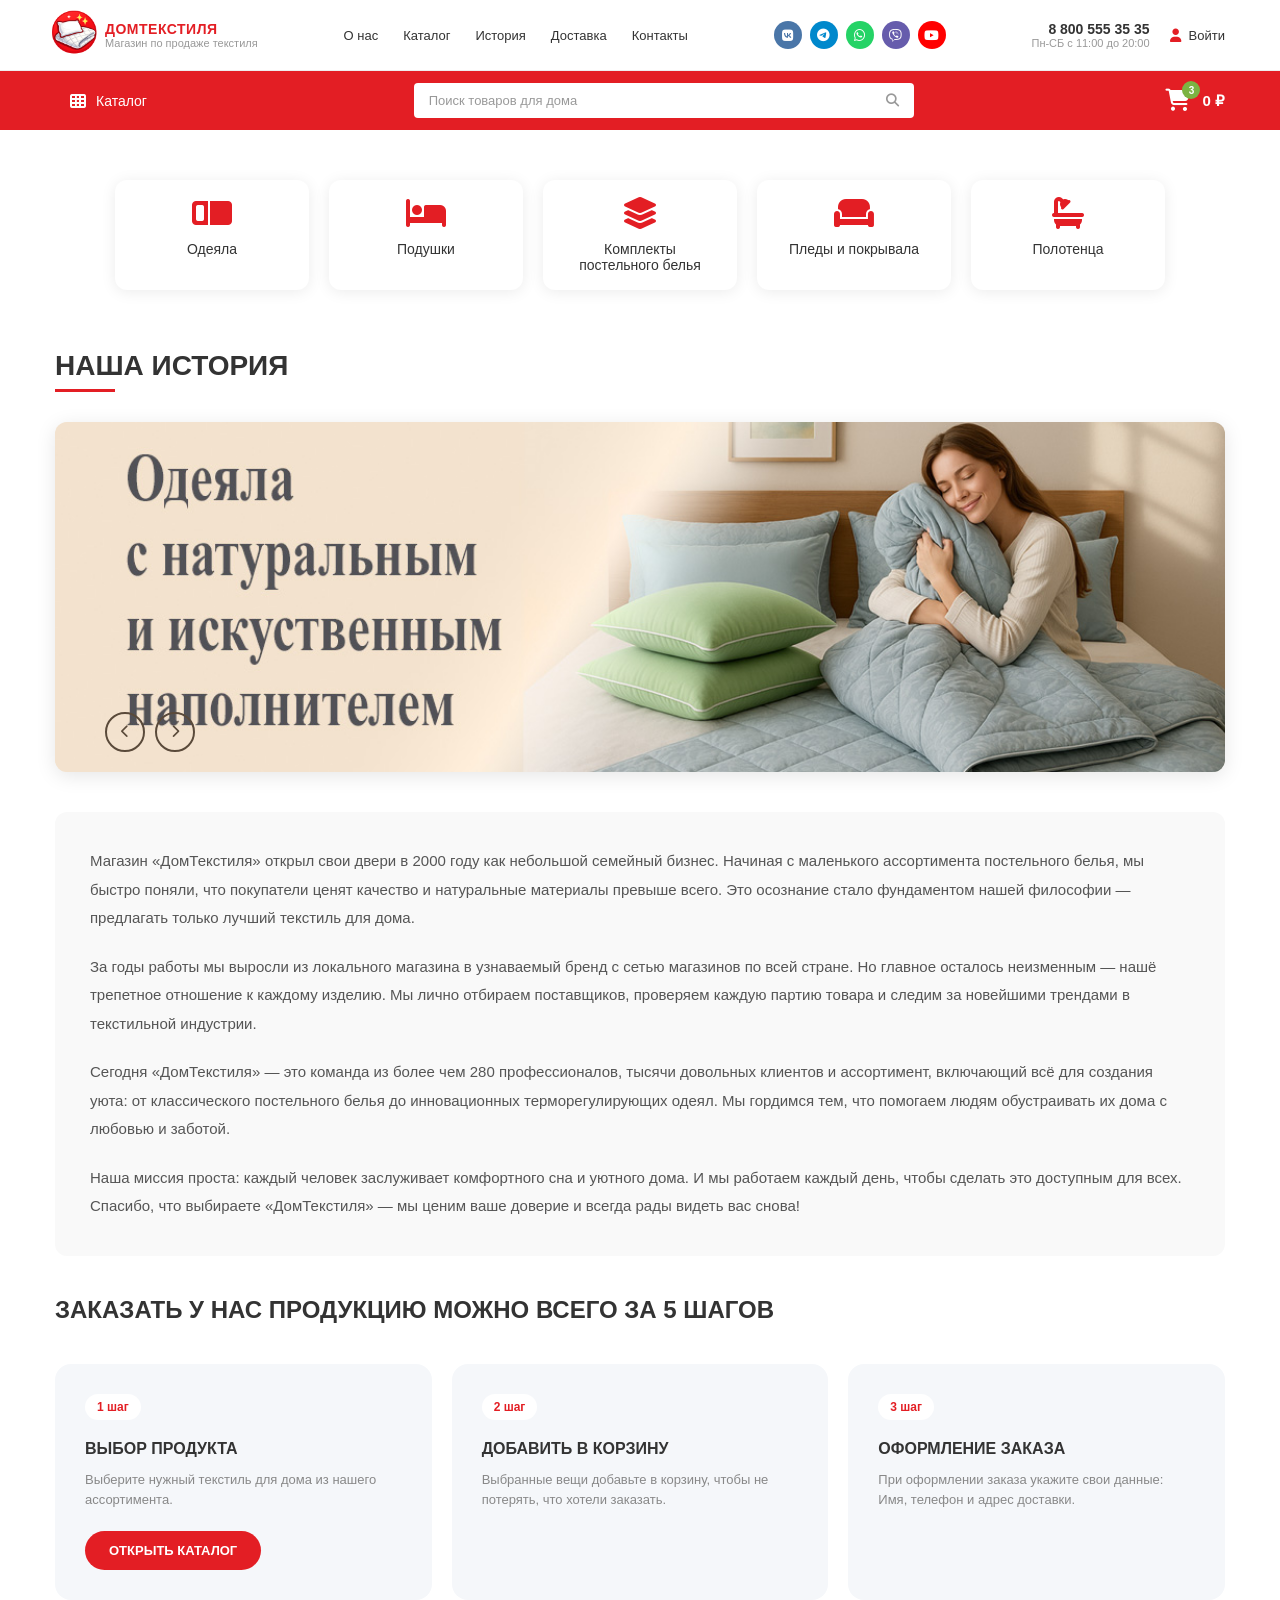
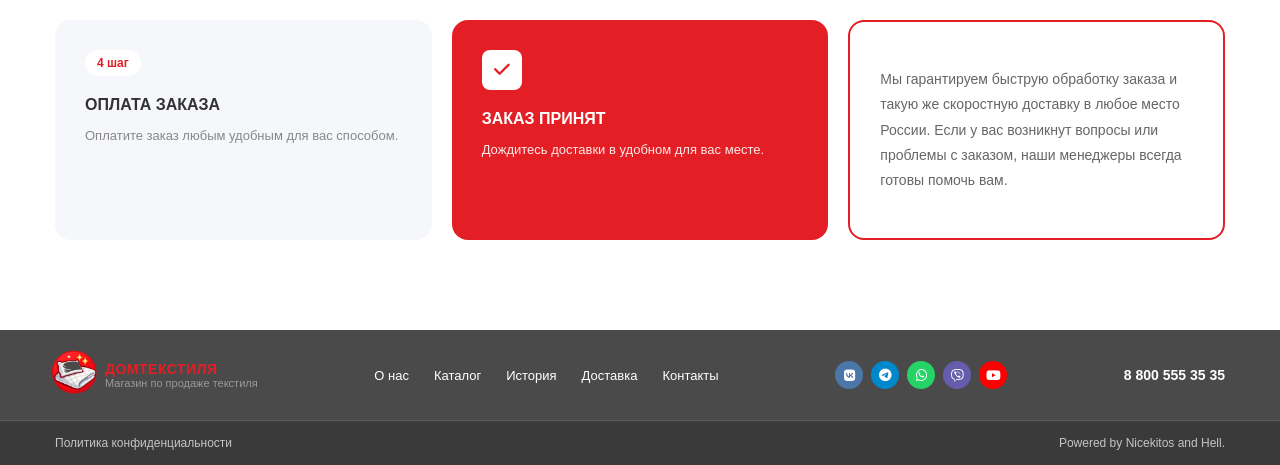
==== index.html @ 7be4ded1 "Add files via upload" ====
<!DOCTYPE html>
<html lang="ru">

<head>
    <meta charset="UTF-8">
    <meta name="viewport" content="width=device-width, initial-scale=1.0">
    <title>ДомТекстиля</title>
    <link rel="icon" href="Pictures/logotip (2).png">
    <link rel="stylesheet" href="Styles/header-styles.css">
    <link rel="stylesheet" href="Styles/footer-styles.css">
    <link rel="stylesheet" href="Styles/index-styles.css">
    <link rel="stylesheet" href="https://cdnjs.cloudflare.com/ajax/libs/font-awesome/6.4.0/css/all.min.css">
</head>

<body>
    <header class="header">
        <!-- Верхняя часть шапки -->
        <div class="header-top">
            <div class="container">
                <!-- Логотип -->
                <a href="index.html">
                    <div class="logo">
                        <div class="logo-icon">
                            <img class="logo-tip" src="Pictures/logotip (2).png"></img>
                        </div>
                        <div class="logo-text">
                            <span class="logo-title">ДомТекстиля</span>
                            <span class="logo-subtitle">Магазин по продаже текстиля</span>
                        </div>
                    </div>
                </a>

                <!-- Навигация -->
                <nav class="nav-menu">
                    <a href="about.html" class="nav-link">О нас</a>
                    <a href="catalog-odeyala.html" class="nav-link">Каталог</a>
                    <a href="#history" class="nav-link">История</a>
                    <a href="#" class="nav-link">Доставка</a>
                    <a href="contacts.html" class="nav-link">Контакты</a>
                </nav>

                <!-- Социальные сети -->
                <div class="social-links">
                    <a href="#" class="social-link vk"><i class="fab fa-vk"></i></a>
                    <a href="#" class="social-link telegram"><i class="fab fa-telegram"></i></a>
                    <a href="#" class="social-link whatsapp"><i class="fab fa-whatsapp"></i></a>
                    <a href="#" class="social-link viber"><i class="fab fa-viber"></i></a>
                    <a href="#" class="social-link youtube"><i class="fab fa-youtube"></i></a>
                </div>

                <!-- Контакты и вход -->
                <div class="header-contacts">
                    <div class="phone-block">
                        <a href="tel:+78005553535" class="phone-number">8 800 555 35 35</a>
                        <span class="work-hours">Пн-СБ с 11:00 до 20:00</span>
                    </div>
                    <a href="Forms/login-form.html" class="login-btn">
                        <i class="fas fa-user"></i>
                        <span>Войти</span>
                    </a>
                </div>
            </div>
        </div>

        <!-- Нижняя часть шапки (красная) -->
        <div class="header-bottom">
            <div class="container">
                <!-- Кнопка каталога -->
                <div class="catalog-dropdown">
                    <button class="catalog-btn" id="catalogBtn">
                        <i class="fas fa-th"></i>
                        <span>Каталог</span>
                    </button>

                    <div class="catalog-menu" id="catalogMenu">
                        <ul class="catalog-categories">
                            <li class="catalog-category">
                                <a href="catalog-odeyala.html" class="catalog-link">
                                    <i class="fas fa-mattress-pillow"></i>
                                    <span>Одеяла</span>
                                </a>
                            </li>
                            <li class="catalog-category">
                                <a href="" class="catalog-link">
                                    <i class="fas fa-bed"></i>
                                    <span>Подушки</span>
                                </a>
                            </li>
                            <li class="catalog-category">
                                <a href="" class="catalog-link">
                                    <i class="fas fa-layer-group"></i>
                                    <span>Комплекты постельного белья</span>
                                </a>
                            </li>
                            <li class="catalog-category">
                                <a href="" class="catalog-link">
                                    <i class="fas fa-couch"></i>
                                    <span>Пледы и покрывала</span>
                                </a>
                            </li>
                            <li class="catalog-category">
                                <a href="" class="catalog-link">
                                    <i class="fas fa-bath"></i>
                                    <span>Полотенца</span>
                                </a>
                            </li>
                        </ul>

                    </div>
                </div>

                <!-- Поиск -->
                <div class="search-box">
                    <input type="text" placeholder="Поиск товаров для дома">
                    <button class="search-btn"><i class="fas fa-search"></i></button>
                </div>

                <!-- Корзина -->
                <a href="cart.html" class="cart">
                    <div class="cart-icon">
                        <i class="fas fa-shopping-cart"></i>
                        <span class="cart-badge">3</span>
                    </div>
                    <span class="cart-total">0 ₽</span>
                </a>
            </div>
        </div>
    </header>

    <main class="main-content">
        <div class="content-container">

            <!-- Быстрые ссылки -->
            <div class="quick-links">
                <a href="catalog-odeyala.html" class="quick-link">
                    <i class="fas fa-mattress-pillow"></i>
                    <span>Одеяла</span>
                </a>
                <a href="catalog-odeyala.html" class="quick-link">
                    <i class="fas fa-bed"></i>
                    <span>Подушки</span>
                </a>
                <a href="#" class="quick-link">
                    <i class="fas fa-layer-group"></i>
                    <span>Комплекты постельного белья</span>
                </a>
                <a href="#" class="quick-link">
                    <i class="fas fa-couch"></i>
                    <span>Пледы и покрывала</span>
                </a>
                <a href="#" class="quick-link">
                    <i class="fas fa-bath"></i>
                    <span>Полотенца</span>
                </a>
                
            </div>

            <!-- Секция История -->
            <section id="history" class="history-section">
                <h2 class="section-title">НАША ИСТОРИЯ</h2>

                <!-- Баннер слайдер -->
                <div class="banner-slider">
                    <div class="banner-slide active">
                        <div class="banner-image">
                            <img src="Pictures/banner_odeyalo_natural.jpg" alt="История ДомТекстиля">
                        </div>
                    </div>

                    <!-- Навигация слайдера -->
                    <div class="slider-nav">
                        <button class="slider-btn prev">
                            <i class="fas fa-chevron-left"></i>
                        </button>
                        <button class="slider-btn next">
                            <i class="fas fa-chevron-right"></i>
                        </button>
                    </div>
                </div>

                <!-- Текстовый контент -->
                <div class="history-text">
                    <p>
                        Магазин «ДомТекстиля» открыл свои двери в 2000 году как небольшой семейный бизнес.
                        Начиная с маленького ассортимента постельного белья, мы быстро поняли, что покупатели
                        ценят качество и натуральные материалы превыше всего. Это осознание стало фундаментом
                        нашей философии — предлагать только лучший текстиль для дома.
                    </p>
                    <p>
                        За годы работы мы выросли из локального магазина в узнаваемый бренд с сетью
                        магазинов по всей стране. Но главное осталось неизменным — нашё трепетное отношение
                        к каждому изделию. Мы лично отбираем поставщиков, проверяем каждую партию товара
                        и следим за новейшими трендами в текстильной индустрии.
                    </p>
                    <p>
                        Сегодня «ДомТекстиля» — это команда из более чем 280 профессионалов, тысячи
                        довольных клиентов и ассортимент, включающий всё для создания уюта: от классического
                        постельного белья до инновационных терморегулирующих одеял. Мы гордимся тем, что
                        помогаем людям обустраивать их дома с любовью и заботой.
                    </p>
                    <p>
                        Наша миссия проста: каждый человек заслуживает комфортного сна и уютного дома.
                        И мы работаем каждый день, чтобы сделать это доступным для всех. Спасибо, что
                        выбираете «ДомТекстиля» — мы ценим ваше доверие и всегда рады видеть вас снова!
                    </p>
                </div>
            </section>
        </div>

        <!-- Секция "5 шагов заказа" -->
        <section class="steps-section">
            <div class="content-container">
                <h2 class="steps-title">ЗАКАЗАТЬ У НАС ПРОДУКЦИЮ МОЖНО ВСЕГО ЗА 5 ШАГОВ</h2>

                <div class="steps-grid">
                    <!-- Шаг 1 -->
                    <div class="step-card">
                        <span class="step-number">1 шаг</span>
                        <h3 class="step-name">ВЫБОР ПРОДУКТА</h3>
                        <p class="step-description">Выберите нужный текстиль для дома из нашего ассортимента.</p>
                        <a href="catalog-odeyala.html" class="step-btn">ОТКРЫТЬ КАТАЛОГ</a>
                    </div>

                    <!-- Шаг 2 -->
                    <div class="step-card">
                        <span class="step-number">2 шаг</span>
                        <h3 class="step-name">ДОБАВИТЬ В КОРЗИНУ</h3>
                        <p class="step-description">Выбранные вещи добавьте в корзину, чтобы не потерять, что хотели
                            заказать.</p>
                    </div>

                    <!-- Шаг 3 -->
                    <div class="step-card">
                        <span class="step-number">3 шаг</span>
                        <h3 class="step-name">ОФОРМЛЕНИЕ ЗАКАЗА</h3>
                        <p class="step-description">При оформлении заказа укажите свои данные: Имя, телефон и адрес
                            доставки.</p>
                    </div>

                    <!-- Шаг 4 -->
                    <div class="step-card">
                        <span class="step-number">4 шаг</span>
                        <h3 class="step-name">ОПЛАТА ЗАКАЗА</h3>
                        <p class="step-description">Оплатите заказ любым удобным для вас способом.</p>
                    </div>

                    <!-- Шаг 5 - выделен красным -->
                    <div class="step-card step-highlight">
                        <div class="step-icon">
                            <i class="fas fa-check"></i>
                        </div>
                        <h3 class="step-name">ЗАКАЗ ПРИНЯТ</h3>
                        <p class="step-description">Дождитесь доставки в удобном для вас месте.</p>
                    </div>

                    <!-- Информационный блок -->
                    <div class="step-card step-info">
                        <p class="step-info-text">Мы гарантируем быструю обработку заказа и такую же скоростную доставку
                            в любое место России. Если у вас возникнут вопросы или проблемы с заказом, наши менеджеры
                            всегда готовы помочь вам.</p>
                    </div>
                </div>
            </div>
        </section>

    </main>

    <footer class="footer">
        <!-- Основная часть футера -->
        <div class="footer-main">
            <div class="container">
                <!-- Логотип -->
                <a href="index.html">
                    <div class="logo">
                        <div class="logo-icon">
                            <img class="logo-tip" src="Pictures/logotip (2).png"></img>
                        </div>
                        <div class="logo-text">
                            <span class="logo-title">ДомТекстиля</span>
                            <span class="logo-subtitle">Магазин по продаже текстиля</span>
                        </div>
                    </div>
                </a>

                <!-- Навигация -->
                <nav class="footer-nav">
                    <a href="about.html" class="footer-nav-link">О нас</a>
                    <a href="catalog-odeyala.html" class="footer-nav-link">Каталог</a>
                    <a href="#history" class="footer-nav-link">История</a>
                    <a href="#" class="footer-nav-link">Доставка</a>
                    <a href="contacts.html" class="footer-nav-link">Контакты</a>
                </nav>

                <!-- Социальные сети -->
                <div class="footer-social">
                    <a href="#" class="social-link vk"><i class="fab fa-vk"></i></a>
                    <a href="#" class="social-link telegram"><i class="fab fa-telegram"></i></a>
                    <a href="#" class="social-link whatsapp"><i class="fab fa-whatsapp"></i></a>
                    <a href="#" class="social-link viber"><i class="fab fa-viber"></i></a>
                    <a href="#" class="social-link youtube"><i class="fab fa-youtube"></i></a>
                </div>

                <!-- Телефон -->
                <div class="footer-phone">
                    <a href="tel:+78005553535">8 800 555 35 35</a>
                </div>
            </div>
        </div>

        <!-- Нижняя часть футера -->
        <div class="footer-bottom">
            <div class="container">
                <a href="Documents/Privacy.docx" class="footer-link" download>Политика конфиденциальности</a>
                <span class="footer-copyright">Powered by Nicekitos and Hell.</span>
            </div>
        </div>
    </footer>
</body>

<script src="JavaScript/index-js.js"></script>
<script src="JavaScript/header-js.js"></script>
</body>

</html>
---- Styles/header-styles.css ----
* {
    margin: 0;
    padding: 0;
    box-sizing: border-box;
}

body {
    font-family: 'Segoe UI', Tahoma, Geneva, Verdana, sans-serif;
    padding-top: 120px;
}

body.menu-open {
    overflow: hidden;
    height: 100%;
}

.container {
    max-width: 1200px;
    margin: 0 auto;
    padding: 0 15px;
    display: flex;
    align-items: center;
    justify-content: space-between;
}

/* ===== ВЕРХНЯЯ ЧАСТЬ ШАПКИ ===== */
.header{
    position: fixed;
    top: 0;
    left: 0;
    right: 0;
    z-index: 1000;
}

.header-top {
    background: #fff;
    padding: 15px 0;
    border-bottom: 1px solid #eee;
}

/* Логотип */
.logo {
    display: flex;
    align-items: center;
    gap: 10px;
}

.logo-tip{
    width: 120px;
    height: auto;
}

a:has(.logo) {
    text-decoration: none;
}

.logo-icon {
    width: 40px;
    height: 40px;
    border-radius: 50%;
    display: flex;
    align-items: center;
    justify-content: center;
    color: #fff;
    font-size: 18px;
}

.logo-text {
    display: flex;
    flex-direction: column;
}

.logo-title {
    font-size: 14px;
    font-weight: 700;
    color: #e31e24;
    text-transform: uppercase;
    letter-spacing: 0.5px;
}

.logo-subtitle {
    font-size: 11px;
    color: #999;
}

/* Навигация */
.nav-menu {
    display: flex;
    gap: 25px;
}

.nav-link {
    text-decoration: none;
    color: #333;
    font-size: 13px;
    font-weight: 500;
    transition: color 0.3s;
}

.nav-link:hover {
    color: #e31e24;
}

/* Социальные сети */
.social-links {
    display: flex;
    gap: 8px;
}

.social-link {
    width: 28px;
    height: 28px;
    border-radius: 50%;
    display: flex;
    align-items: center;
    justify-content: center;
    color: #fff;
    font-size: 13px;
    text-decoration: none;
    transition: opacity 0.3s;
}

.social-link:hover {
    opacity: 0.8;
}

.social-link.vk { background: #4a76a8; }
.social-link.telegram { background: #0088cc; }
.social-link.whatsapp { background: #25d366; }
.social-link.viber { background: #665cac; }
.social-link.youtube { background: #ff0000; }

/* Контакты и вход */
.header-contacts {
    display: flex;
    align-items: center;
    gap: 20px;
}

.phone-block {
    display: flex;
    flex-direction: column;
    text-align: right;
}

.phone-number {
    font-size: 14px;
    font-weight: 600;
    color: #333;
    text-decoration: none;
}

.work-hours {
    font-size: 11px;
    color: #999;
}

.login-btn {
    display: flex;
    align-items: center;
    gap: 8px;
    text-decoration: none;
    color: #333;
    font-size: 13px;
    font-weight: 500;
}

.login-btn i {
    color: #e31e24;
}

/* ===== НИЖНЯЯ ЧАСТЬ ШАПКИ ===== */
.header-bottom {
    background: #e31e24;
    padding: 12px 0;
}

.header-bottom .container {
    gap: 20px;
}

/* Кнопка каталога */
.catalog-btn {
    display: flex;
    align-items: center;
    gap: 10px;
    background: transparent;
    border: none;
    color: #fff;
    font-size: 14px;
    font-weight: 500;
    cursor: pointer;
    padding: 8px 15px;
    border-radius: 4px;
    transition: background 0.3s;
}

.catalog-btn:hover {
    background: rgba(255,255,255,0.1);
}

.catalog-btn i {
    font-size: 16px;
}

.catalog-dropdown{
    position: relative;
}

.catalog-menu{
    position: absolute;
    top: 100%;
    left: 0;
    width: 280px;
    background: #fff;
    border-radius: 0 0 8px 8px;;
    box-shadow: 0 10px 40px rgba(0, 0, 0, 0.20);
    transform: translateY(-5px);
    transition: all 0.6s ease; 
    z-index: 999;
    overflow: hidden;
    opacity: 0;
    visibility: hidden;
}

/* Класс для открытого меню */
.catalog-menu.active {
    opacity: 1;
    visibility: visible;
    transform: translateY(0);
}

/* Список категорий */
.catalog-menu ul {
    list-style: none;
    padding: 0;
    margin: 0;
}

/* Элемент категории */
.catalog-category {
    border-bottom: 1px solid #f0f0f0;
}

.catalog-category:last-child {
    border-bottom: none;
}

/* Ссылка категории */
.catalog-link {
    display: flex;
    align-items: center;
    gap: 15px;
    padding: 15px 20px;
    color: #333;
    text-decoration: none;
    font-size: 14px;
    font-weight: 500;
    transition: all 0.2s;
}

.catalog-link:hover {
    background: #f8f8f8;
    color: #e31e24;
}

/* Иконка категории */
.catalog-link i {
    width: 24px;
    height: 24px;
    display: flex;
    align-items: center;
    justify-content: center;
    color: #e31e24;
    font-size: 16px;
}

/* Стрелка справа */
.catalog-link::after {
    content: '\f054';
    font-family: 'Font Awesome 6 Free';
    font-weight: 900;
    margin-left: auto;
    color: #ccc;
    font-size: 12px;
    transition: color 0.2s;
}

.catalog-link:hover::after {
    color: #e31e24;
}

/* Затемнение фона при открытом меню */
.catalog-overlay {
    position: fixed;
    top: 0;
    left: 0;
    right: 0;
    bottom: 0;
    background: rgba(0, 0, 0, 0.3);
    opacity: 0;
    visibility: hidden;
    transition: all 0.3s;
    z-index: 998;
}

.catalog-overlay.active {
    opacity: 1;
    visibility: visible;
}

/* Активное состояние кнопки каталога */
.catalog-btn.active {
    background: rgba(255, 255, 255, 0.2);
}

/* Поиск */
.search-box {
    flex: 1;
    display: flex;
    max-width: 500px;
}

.search-box input {
    flex: 1;
    padding: 10px 15px;
    border: none;
    border-radius: 4px 0 0 4px;
    font-size: 13px;
    outline: none;
}

.search-box input::placeholder {
    color: #999;
}

.search-btn {
    background: #fff;
    border: none;
    padding: 10px 15px;
    border-radius: 0 4px 4px 0;
    cursor: pointer;
    color: #999;
}

/* Корзина */
.cart {
    display: flex;
    align-items: center;
    gap: 12px;
    text-decoration: none;
    color: #fff;
}

.cart-icon {
    position: relative;
}

.cart-icon i {
    font-size: 22px;
}

.cart-badge {
    position: absolute;
    top: -8px;
    right: -10px;
    background: #7cb342;
    color: #fff;
    font-size: 10px;
    font-weight: 600;
    width: 18px;
    height: 18px;
    border-radius: 50%;
    display: flex;
    align-items: center;
    justify-content: center;
}

.cart-total {
    font-size: 15px;
    font-weight: 600;
}

/* Адаптивность */
@media (max-width: 992px) {
    .nav-menu {
        display: none;
    }
    
    .social-links {
        display: none;
    }
}

@media (max-width: 768px) {
    .header-top .container {
        flex-wrap: wrap;
        gap: 15px;
    }
    
    .phone-block {
        display: none;
    }
    
    .search-box {
        max-width: none;
    }
}
---- Styles/footer-styles.css ----
* {
    margin: 0;
    padding: 0;
    box-sizing: border-box;
}

body {
    font-family: 'Segoe UI', Tahoma, Geneva, Verdana, sans-serif;
}

/* ===== FOOTER ===== */
.footer {
    background: #4a4a4a;
    color: #fff;
}

.container {
    max-width: 1200px;
    margin: 0 auto;
    padding: 0 15px;
    display: flex;
    align-items: center;
    justify-content: space-between;
}

/* Основная часть футера */
.footer-main {
    padding: 25px 0;
    border-bottom: 1px solid rgba(255, 255, 255, 0.1);
}

.footer-main .container {
    gap: 30px;
}

/* Логотип */
.footer-logo {
    display: flex;
    align-items: center;
    gap: 10px;
}

.footer-logo .logo-icon {
    width: 35px;
    height: 35px;
    background: transparent;
    border: 2px solid #fff;
    border-radius: 50%;
    display: flex;
    align-items: center;
    justify-content: center;
    color: #fff;
    font-size: 14px;
}

.footer-logo .logo-text {
    font-size: 14px;
    font-weight: 700;
    color: #fff;
    text-transform: uppercase;
    letter-spacing: 0.5px;
}

/* Навигация */
.footer-nav {
    display: flex;
    gap: 25px;
}

.footer-nav-link {
    text-decoration: none;
    color: #fff;
    font-size: 13px;
    font-weight: 400;
    transition: opacity 0.3s;
}

.footer-nav-link:hover {
    opacity: 0.7;
}

/* Социальные сети */
.footer-social {
    display: flex;
    gap: 8px;
}

.footer-social .social-link {
    width: 28px;
    height: 28px;
    border-radius: 50%;
    display: flex;
    align-items: center;
    justify-content: center;
    color: #fff;
    font-size: 13px;
    text-decoration: none;
    transition: opacity 0.3s;
}

.footer-social .social-link:hover {
    opacity: 0.8;
}

.footer-social .social-link.vk { background: #4a76a8; }
.footer-social .social-link.telegram { background: #0088cc; }
.footer-social .social-link.whatsapp { background: #25d366; }
.footer-social .social-link.viber { background: #665cac; }
.footer-social .social-link.youtube { background: #ff0000; }

/* Телефон */
.footer-phone a {
    text-decoration: none;
    color: #fff;
    font-size: 14px;
    font-weight: 600;
    transition: opacity 0.3s;
}

.footer-phone a:hover {
    opacity: 0.7;
}

/* Нижняя часть футера */
.footer-bottom {
    background: #3a3a3a;
    padding: 15px 0;
}

.footer-bottom .container {
    justify-content: space-between;
}

.footer-link {
    text-decoration: none;
    color: rgba(255, 255, 255, 0.7);
    font-size: 12px;
    transition: color 0.3s;
}

.footer-link:hover {
    color: #fff;
}

.footer-copyright {
    color: rgba(255, 255, 255, 0.7);
    font-size: 12px;
}

/* Адаптивность */
@media (max-width: 992px) {
    .footer-main .container {
        flex-wrap: wrap;
        justify-content: center;
        gap: 20px;
    }

    .footer-nav {
        order: 3;
        width: 100%;
        justify-content: center;
    }
}

@media (max-width: 768px) {
    .footer-main .container {
        flex-direction: column;
        text-align: center;
    }

    .footer-nav {
        flex-wrap: wrap;
    }

    .footer-bottom .container {
        flex-direction: column;
        gap: 10px;
        text-align: center;
    }
}
---- Styles/index-styles.css ----
/* ===== СТИЛИ ГЛАВНОЙ СТРАНИЦЫ ===== */

/* Основной контент */
.main-content {
    min-height: calc(100vh - 200px);
    padding: 0 0 60px;
    background: #fff;
}

.content-container {
    max-width: 1200px;
    margin: 0 auto;
    padding: 0 15px;
}

/* Hero Banner */
.hero-banner {
    display: flex;
    align-items: center;
    background: linear-gradient(135deg, #f5f0e8 0%, #e8e0d5 100%);
    min-height: 400px;
    border-radius: 0 0 16px 16px;
    overflow: hidden;
    margin: 0 -15px 40px;
    position: relative;
}
.banner-btn {
    display: inline-flex;
    align-items: center;
    padding: 14px 35px;
    background: #e31e24;
    color: #fff;
    text-decoration: none;
    border-radius: 30px;
    font-size: 14px;
    font-weight: 600;
    transition: all 0.3s;
    text-transform: uppercase;
    letter-spacing: 0.5px;
}

.banner-btn:hover {
    background: #c62828;
    transform: translateY(-2px);
    box-shadow: 0 8px 20px rgba(227, 30, 36, 0.3);
}

.banner-image::after {
    content: '';
    position: absolute;
    top: 0;
    left: 0;
    right: 0;
    bottom: 0;
}

.banner-image img {
    width: 100%;
    height: 100%;
    object-fit: cover;
}

/* Быстрые ссылки */
.quick-links {
    display: grid;
    grid-template-columns: repeat(5, 1fr);
    gap: 20px;
    margin: 60px;
}

.quick-link {
    display: flex;
    flex-direction: column;
    align-items: center;
    gap: 12px;
    padding: 15px 20px;
    background: #fff;
    border-radius: 12px;
    text-decoration: none;
    color: #333;
    box-shadow: 0 2px 15px rgba(0, 0, 0, 0.08);
    transition: all 0.4s;
    border: 2px solid transparent;
}

.quick-link:hover {
    transform: translateY(-5px);
    box-shadow: 0 8px 25px rgba(0, 0, 0, 0.12);
    border-color: #e31e24;
}

.quick-link i {
    font-size: 32px;
    color: #e31e24;
}

.quick-link span {
    font-size: 14px;
    font-weight: 500;
    text-align: center;
}

/* Секция История */
.history-section {
    margin-bottom: 10px;
    scroll-margin-top: 120px;
}

.section-title {
    font-size: 28px;
    font-weight: 700;
    color: #333;
    margin-bottom: 30px;
    text-transform: uppercase;
    position: relative;
    display: inline-block;
    padding-bottom: 10px;
}

.section-title::after {
    content: '';
    position: absolute;
    bottom: 0;
    left: 0;
    width: 60px;
    height: 3px;
    background: #e31e24;
}

/* Баннер слайдер */
.banner-slider {
    position: relative;
    margin-bottom: 40px;
    border-radius: 12px;
    overflow: hidden;
    box-shadow: 0 4px 20px rgba(0, 0, 0, 0.1);
}

.banner-slide {
    display: flex;
    align-items: center;
    background: linear-gradient(135deg, #f5f0e8 0%, #e8e0d5 100%);
    min-height: 350px;
}

.banner-slide .banner-image {
    flex: 1;
    height: 350px;
    overflow: hidden;
}

.banner-slide .banner-image img {
    width: 100%;
    height: 100%;
    object-fit: cover;
}

/* Навигация слайдера */
.slider-nav {
    position: absolute;
    bottom: 20px;
    left: 50px;
    display: flex;
    gap: 10px;
}

.slider-btn {
    width: 40px;
    height: 40px;
    border: 2px solid #5a4a3a;
    border-radius: 50%;
    background: transparent;
    color: #5a4a3a;
    cursor: pointer;
    display: flex;
    align-items: center;
    justify-content: center;
    transition: all 0.3s;
}

.slider-btn:hover {
    background: #5a4a3a;
    color: #fff;
}

/* Текстовый контент истории */
.history-text {
    max-width: 100%;
    background: #f9f9f9;
    border-radius: 12px;
    padding: 35px;
}

.history-text p {
    font-size: 15px;
    line-height: 1.9;
    color: #555;
    margin-bottom: 20px;
}

.history-text p:last-child {
    margin-bottom: 0;
}

/* Адаптивность */
@media (max-width: 992px) {
    .hero-banner {
        flex-direction: column;
        min-height: auto;
    }
    
    .banner-content {
        padding: 30px;
        text-align: center;
    }
    
    .banner-title {
        font-size: 32px;
    }
    
    .banner-image {
        width: 100%;
        height: 250px;
    }
    
    .banner-image::after {
        display: none;
    }
    
    .quick-links {
        grid-template-columns: repeat(2, 1fr);
    }
    
    .banner-slide {
        flex-direction: column;
        min-height: auto;
    }
    
    .banner-slide .banner-image {
        width: 100%;
        height: 250px;
    }
    
    .slider-nav {
        left: 50%;
        transform: translateX(-50%);
        bottom: 15px;
    }
    
    .products-grid {
        grid-template-columns: repeat(2, 1fr);
    }
}

@media (max-width: 768px) {
    .main-content {
        padding: 0 0 40px;
    }
    
    .banner-title {
        font-size: 24px;
    }
    
    .banner-subtitle {
        font-size: 16px;
    }
    
    .quick-links {
        grid-template-columns: 1fr;
        gap: 15px;
    }
    
    .section-title {
        font-size: 24px;
        margin-bottom: 20px;
    }
    
    .history-text {
        padding: 20px;
    }
    
    .history-text p {
        font-size: 14px;
    }
    
    .products-grid {
        grid-template-columns: 1fr;
    }
    
    .product-image {
        height: 250px;
    }
}

/* ===== СЕКЦИЯ 5 ШАГОВ ЗАКАЗА ===== */

.steps-section {
    padding: 30px 0;
    background: #fff;
}

.steps-title {
    font-size: 24px;
    font-weight: 700;
    color: #333;
    margin-bottom: 40px;
    text-transform: uppercase;
}

.steps-grid {
    display: grid;
    grid-template-columns: repeat(3, 1fr);
    grid-template-rows: repeat(2, auto);
    gap: 20px;
}

/* Карточка шага */
.step-card {
    background: #f5f7fa;
    border-radius: 16px;
    padding: 30px;
    display: flex;
    flex-direction: column;
    min-height: 220px;
}

/* Номер шага */
.step-number {
    display: inline-block;
    background: #fff;
    color: #e31e24;
    font-size: 12px;
    font-weight: 600;
    padding: 6px 12px;
    border-radius: 20px;
    margin-bottom: 20px;
    width: fit-content;
}

/* Название шага */
.step-name {
    font-size: 16px;
    font-weight: 700;
    color: #333;
    margin-bottom: 12px;
    text-transform: uppercase;
}

/* Описание шага */
.step-description {
    font-size: 13px;
    color: #888;
    line-height: 1.6;
    margin-bottom: 20px;
    flex: 1;
}

/* Кнопка в первой карточке */
.step-btn {
    display: inline-block;
    background: #e31e24;
    color: #fff;
    text-decoration: none;
    padding: 12px 24px;
    border-radius: 25px;
    font-size: 13px;
    font-weight: 600;
    text-align: center;
    transition: background 0.3s;
    width: fit-content;
}

.step-btn:hover {
    background: #c62828;
}

/* Выделенная карточка (5 шаг) */
.step-highlight {
    background: #e31e24;
    color: #fff;
}

.step-highlight .step-name {
    color: #fff;
}

.step-highlight .step-description {
    color: rgba(255, 255, 255, 0.9);
}

/* Иконка галочки */
.step-icon {
    width: 40px;
    height: 40px;
    background: #fff;
    border-radius: 8px;
    display: flex;
    align-items: center;
    justify-content: center;
    margin-bottom: 20px;
}

.step-icon i {
    color: #e31e24;
    font-size: 18px;
}

/* Информационный блок */
.step-info {
    background: #fff;
    border: 2px solid #e31e24;
    display: flex;
    align-items: center;
    justify-content: center;
}

.step-info-text {
    font-size: 14px;
    color: #666;
    line-height: 1.8;
    margin: 0;
}

/* Адаптивность */
@media (max-width: 992px) {
    .steps-grid {
        grid-template-columns: repeat(2, 1fr);
    }
    
    .steps-title {
        font-size: 20px;
    }
}

@media (max-width: 576px) {
    .steps-grid {
        grid-template-columns: 1fr;
    }
    
    .step-card {
        min-height: auto;
    }
    
    .steps-title {
        font-size: 18px;
    }
}
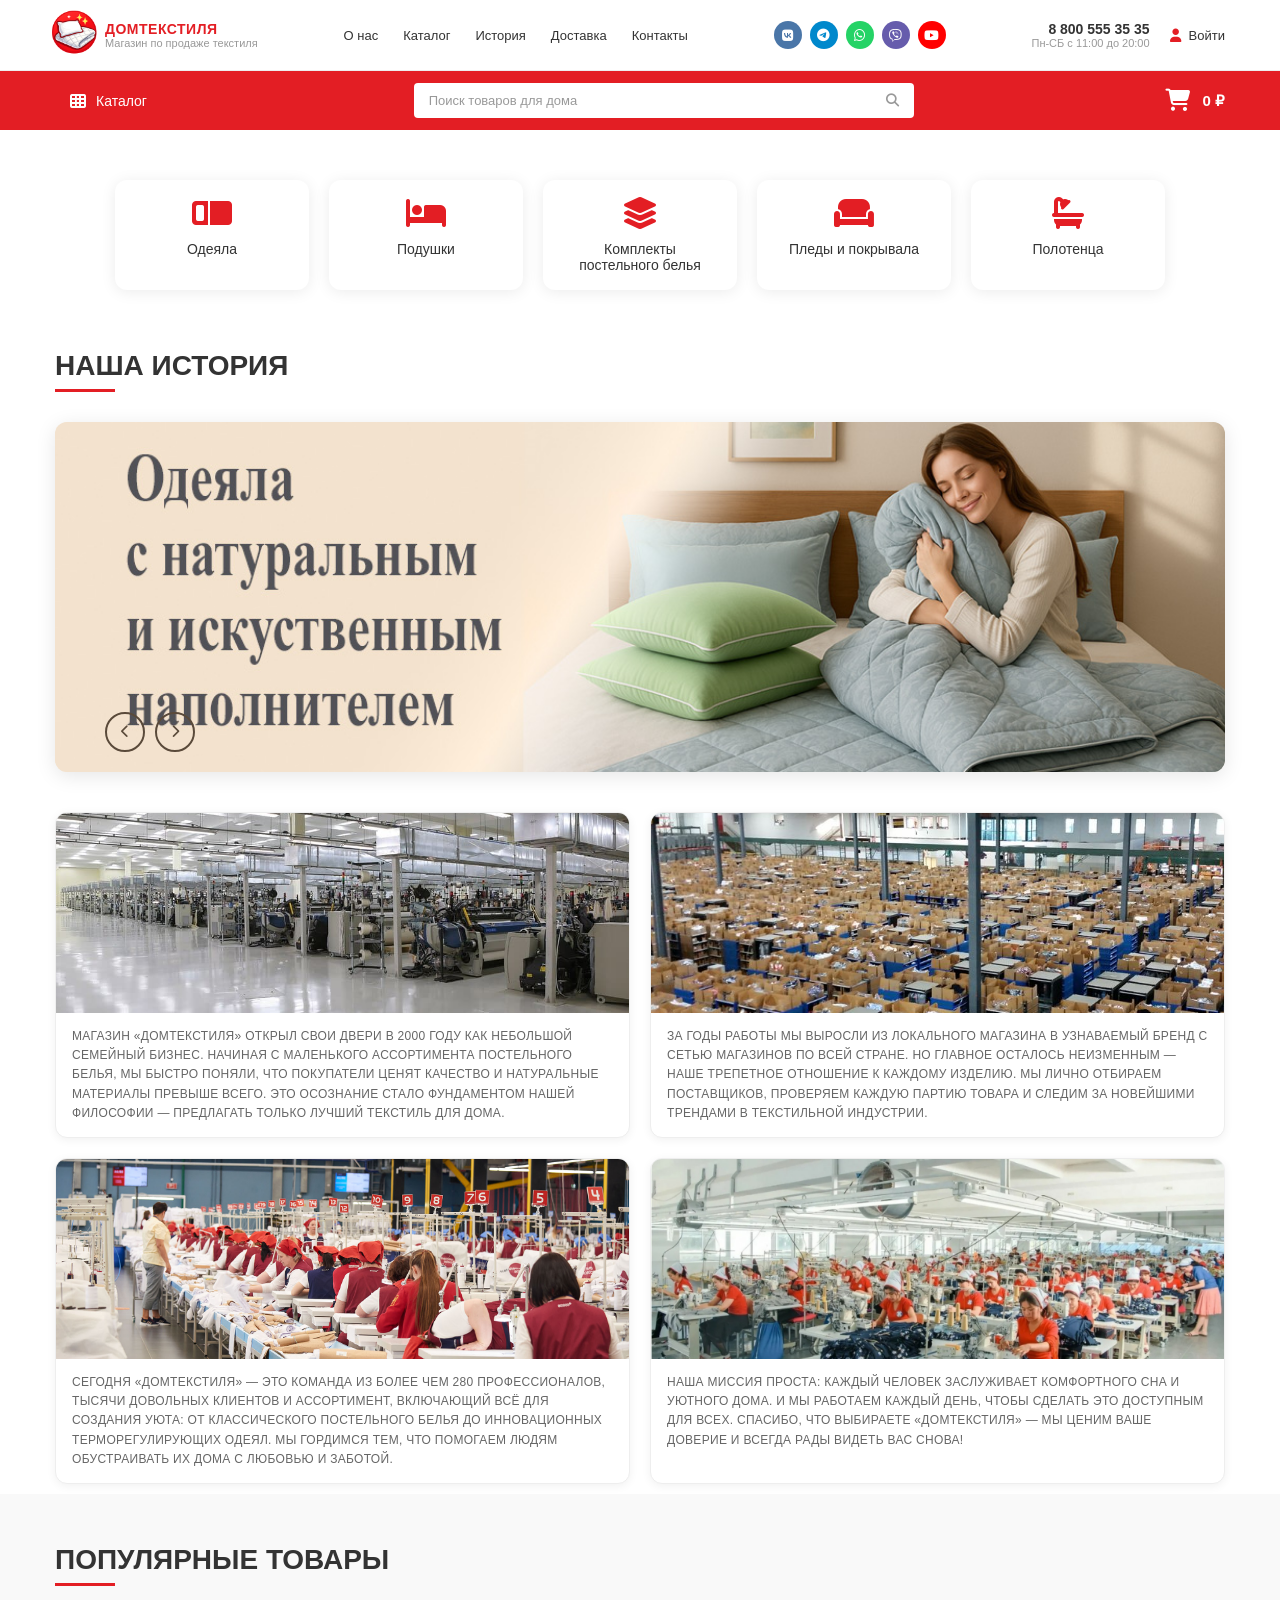
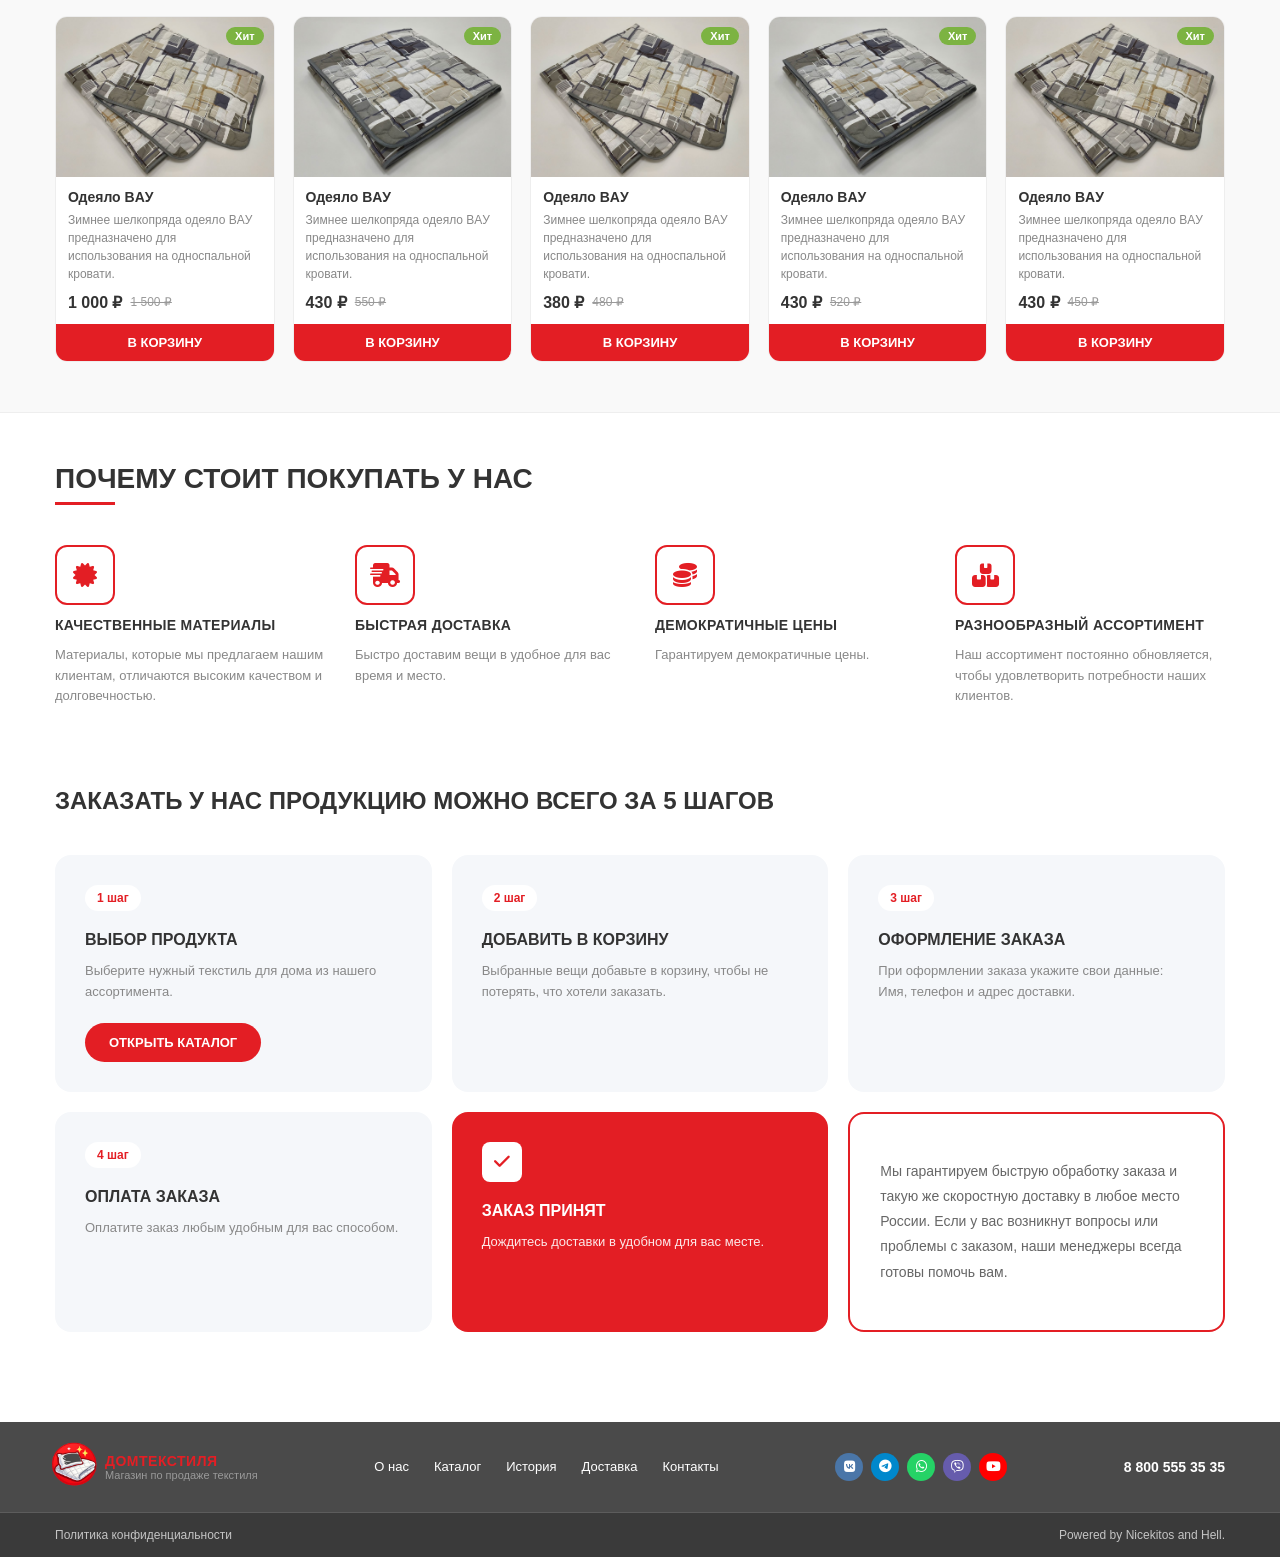
==== commit f1a3b14c: "Add files via upload" ====
--- a/index.html
+++ b/index.html
@@ -119,9 +119,9 @@
                 <a href="cart.html" class="cart">
                     <div class="cart-icon">
                         <i class="fas fa-shopping-cart"></i>
-                        <span class="cart-badge">3</span>
-                    </div>
-                    <span class="cart-total">0 ₽</span>
+                        <span class="cart-badge" id="cartBadge">0</span>
+                    </div>
+                    <span class="cart-total" id="cartTotal">0 ₽</span>
                 </a>
             </div>
         </div>
@@ -152,7 +152,7 @@
                     <i class="fas fa-bath"></i>
                     <span>Полотенца</span>
                 </a>
-                
+
             </div>
 
             <!-- Секция История -->
@@ -178,34 +178,166 @@
                     </div>
                 </div>
 
-                <!-- Текстовый контент -->
-                <div class="history-text">
-                    <p>
-                        Магазин «ДомТекстиля» открыл свои двери в 2000 году как небольшой семейный бизнес.
-                        Начиная с маленького ассортимента постельного белья, мы быстро поняли, что покупатели
-                        ценят качество и натуральные материалы превыше всего. Это осознание стало фундаментом
-                        нашей философии — предлагать только лучший текстиль для дома.
-                    </p>
-                    <p>
-                        За годы работы мы выросли из локального магазина в узнаваемый бренд с сетью
-                        магазинов по всей стране. Но главное осталось неизменным — нашё трепетное отношение
-                        к каждому изделию. Мы лично отбираем поставщиков, проверяем каждую партию товара
-                        и следим за новейшими трендами в текстильной индустрии.
-                    </p>
-                    <p>
-                        Сегодня «ДомТекстиля» — это команда из более чем 280 профессионалов, тысячи
-                        довольных клиентов и ассортимент, включающий всё для создания уюта: от классического
-                        постельного белья до инновационных терморегулирующих одеял. Мы гордимся тем, что
-                        помогаем людям обустраивать их дома с любовью и заботой.
-                    </p>
-                    <p>
-                        Наша миссия проста: каждый человек заслуживает комфортного сна и уютного дома.
-                        И мы работаем каждый день, чтобы сделать это доступным для всех. Спасибо, что
-                        выбираете «ДомТекстиля» — мы ценим ваше доверие и всегда рады видеть вас снова!
-                    </p>
+                <!-- Сетка картинок истории -->
+                <div class="history-grid">
+                    <div class="history-card">
+                        <div class="history-card-img">
+                            <img src="Pictures/NaZavode.jpg" alt="Начало пути">
+                        </div>
+                        <p class="history-card-text">Магазин «ДомТекстиля» открыл свои двери в 2000 году как небольшой семейный бизнес. Начиная с маленького ассортимента постельного белья, мы быстро поняли, что покупатели ценят качество и натуральные материалы превыше всего. Это осознание стало фундаментом нашей философии — предлагать только лучший текстиль для дома.</p>
+                    </div>
+                    <div class="history-card">
+                        <div class="history-card-img">
+                            <img src="Pictures/sklad.jpg" alt="Рост компании">
+                        </div>
+                        <p class="history-card-text">За годы работы мы выросли из локального магазина в узнаваемый бренд с сетью магазинов по всей стране. Но главное осталось неизменным — наше трепетное отношение к каждому изделию. Мы лично отбираем поставщиков, проверяем каждую партию товара и следим за новейшими трендами в текстильной индустрии.</p>
+                    </div>
+                    <div class="history-card">
+                        <div class="history-card-img">
+                            <img src="Pictures/NaZavode2.jpg" alt="Наша команда">
+                        </div>
+                        <p class="history-card-text">Сегодня «ДомТекстиля» — это команда из более чем 280 профессионалов, тысячи довольных клиентов и ассортимент, включающий всё для создания уюта: от классического постельного белья до инновационных терморегулирующих одеял. Мы гордимся тем, что помогаем людям обустраивать их дома с любовью и заботой.</p>
+                    </div>
+                    <div class="history-card">
+                        <div class="history-card-img">
+                            <img src="Pictures/shveika.jpg" alt="Наша миссия">
+                        </div>
+                        <p class="history-card-text">Наша миссия проста: каждый человек заслуживает комфортного сна и уютного дома. И мы работаем каждый день, чтобы сделать это доступным для всех. Спасибо, что выбираете «ДомТекстиля» — мы ценим ваше доверие и всегда рады видеть вас снова!</p>
+                    </div>
                 </div>
             </section>
         </div>
+
+        <!-- Секция "Популярные товары" -->
+        <section class="popular-section">
+            <div class="content-container">
+                <h2 class="section-title">ПОПУЛЯРНЫЕ ТОВАРЫ</h2>
+                <div class="popular-grid">
+                    <div class="product-card">
+                        <a href="product.html" class="product-card-link">
+                            <div class="product-card-img">
+                                <span class="popular-badge">Хит</span>
+                                <img src="Pictures/odeyalo_sintepon.jpg" alt="Одеяло BAУ">
+                            </div>
+                            <div class="product-card-info">
+                                <h3 class="product-card-name">Одеяло BAУ</h3>
+                                <p class="product-card-desc">Зимнее шелкопряда одеяло BAУ предназначено для использования на односпальной кровати.</p>
+                                <div class="product-card-price-row">
+                                    <span class="product-card-price">1 000 ₽</span>
+                                    <span class="product-card-old-price">1 500 ₽</span>
+                                </div>
+                            </div>
+                        </a>
+                        <button class="add-to-cart-btn">В КОРЗИНУ</button>
+                    </div>
+                    <div class="product-card">
+                        <a href="product.html" class="product-card-link">
+                            <div class="product-card-img">
+                                <span class="popular-badge">Хит</span>
+                                <img src="Pictures/odeyalo_sintepon2.jpg" alt="Одеяло BAУ">
+                            </div>
+                            <div class="product-card-info">
+                                <h3 class="product-card-name">Одеяло BAУ</h3>
+                                <p class="product-card-desc">Зимнее шелкопряда одеяло BAУ предназначено для использования на односпальной кровати.</p>
+                                <div class="product-card-price-row">
+                                    <span class="product-card-price">430 ₽</span>
+                                    <span class="product-card-old-price">550 ₽</span>
+                                </div>
+                            </div>
+                        </a>
+                        <button class="add-to-cart-btn">В КОРЗИНУ</button>
+                    </div>
+                    <div class="product-card">
+                        <a href="product.html" class="product-card-link">
+                            <div class="product-card-img">
+                                <span class="popular-badge">Хит</span>
+                                <img src="Pictures/odeyalo_sintepon.jpg" alt="Одеяло BAУ">
+                            </div>
+                            <div class="product-card-info">
+                                <h3 class="product-card-name">Одеяло BAУ</h3>
+                                <p class="product-card-desc">Зимнее шелкопряда одеяло BAУ предназначено для использования на односпальной кровати.</p>
+                                <div class="product-card-price-row">
+                                    <span class="product-card-price">380 ₽</span>
+                                    <span class="product-card-old-price">480 ₽</span>
+                                </div>
+                            </div>
+                        </a>
+                        <button class="add-to-cart-btn">В КОРЗИНУ</button>
+                    </div>
+                    <div class="product-card">
+                        <a href="product.html" class="product-card-link">
+                            <div class="product-card-img">
+                                <span class="popular-badge">Хит</span>
+                                <img src="Pictures/odeyalo_sintepon2.jpg" alt="Одеяло BAУ">
+                            </div>
+                            <div class="product-card-info">
+                                <h3 class="product-card-name">Одеяло BAУ</h3>
+                                <p class="product-card-desc">Зимнее шелкопряда одеяло BAУ предназначено для использования на односпальной кровати.</p>
+                                <div class="product-card-price-row">
+                                    <span class="product-card-price">430 ₽</span>
+                                    <span class="product-card-old-price">520 ₽</span>
+                                </div>
+                            </div>
+                        </a>
+                        <button class="add-to-cart-btn">В КОРЗИНУ</button>
+                    </div>
+                    <div class="product-card">
+                        <a href="product.html" class="product-card-link">
+                            <div class="product-card-img">
+                                <span class="popular-badge">Хит</span>
+                                <img src="Pictures/odeyalo_sintepon.jpg" alt="Одеяло BAУ">
+                            </div>
+                            <div class="product-card-info">
+                                <h3 class="product-card-name">Одеяло BAУ</h3>
+                                <p class="product-card-desc">Зимнее шелкопряда одеяло BAУ предназначено для использования на односпальной кровати.</p>
+                                <div class="product-card-price-row">
+                                    <span class="product-card-price">430 ₽</span>
+                                    <span class="product-card-old-price">450 ₽</span>
+                                </div>
+                            </div>
+                        </a>
+                        <button class="add-to-cart-btn">В КОРЗИНУ</button>
+                    </div>
+                </div>
+            </div>
+        </section>
+
+        <!-- Секция "Почему стоит покупать у нас" -->
+        <section class="why-us-section">
+            <div class="content-container">
+                <h2 class="section-title">ПОЧЕМУ СТОИТ ПОКУПАТЬ У НАС</h2>
+                <div class="why-us-grid">
+                    <div class="why-us-card">
+                        <div class="why-us-icon">
+                            <i class="fas fa-certificate"></i>
+                        </div>
+                        <h3 class="why-us-title">КАЧЕСТВЕННЫЕ МАТЕРИАЛЫ</h3>
+                        <p class="why-us-text">Материалы, которые мы предлагаем нашим клиентам, отличаются высоким качеством и долговечностью.</p>
+                    </div>
+                    <div class="why-us-card">
+                        <div class="why-us-icon">
+                            <i class="fas fa-truck-fast"></i>
+                        </div>
+                        <h3 class="why-us-title">БЫСТРАЯ ДОСТАВКА</h3>
+                        <p class="why-us-text">Быстро доставим вещи в удобное для вас время и место.</p>
+                    </div>
+                    <div class="why-us-card">
+                        <div class="why-us-icon">
+                            <i class="fas fa-coins"></i>
+                        </div>
+                        <h3 class="why-us-title">ДЕМОКРАТИЧНЫЕ ЦЕНЫ</h3>
+                        <p class="why-us-text">Гарантируем демократичные цены.</p>
+                    </div>
+                    <div class="why-us-card">
+                        <div class="why-us-icon">
+                            <i class="fas fa-boxes-stacked"></i>
+                        </div>
+                        <h3 class="why-us-title">РАЗНООБРАЗНЫЙ АССОРТИМЕНТ</h3>
+                        <p class="why-us-text">Наш ассортимент постоянно обновляется, чтобы удовлетворить потребности наших клиентов.</p>
+                    </div>
+                </div>
+            </div>
+        </section>
 
         <!-- Секция "5 шагов заказа" -->
         <section class="steps-section">
@@ -317,8 +449,10 @@
     </footer>
 </body>
 
+<script src="JavaScript/cart-js.js"></script>
 <script src="JavaScript/index-js.js"></script>
 <script src="JavaScript/header-js.js"></script>
+<script src="JavaScript/product-js.js"></script>
 </body>
 
 </html>
--- a/Styles/index-styles.css
+++ b/Styles/index-styles.css
@@ -444,4 +444,255 @@
     .steps-title {
         font-size: 18px;
     }
+}
+/* ===== СЕТКА ИСТОРИИ С КАРТИНКАМИ ===== */
+
+.history-grid {
+    display: grid;
+    grid-template-columns: repeat(2, 1fr);
+    gap: 20px;
+}
+
+.history-card {
+    background: #fff;
+    border-radius: 12px;
+    overflow: hidden;
+    border: 1px solid #eee;
+    box-shadow: 0 2px 10px rgba(0,0,0,0.06);
+}
+
+.history-card-img {
+    width: 100%;
+    height: 200px;
+    overflow: hidden;
+}
+
+.history-card-img img {
+    width: 100%;
+    height: 100%;
+    object-fit: cover;
+    transition: transform 0.4s;
+}
+
+.history-card:hover .history-card-img img {
+    transform: scale(1.04);
+}
+
+.history-card-text {
+    padding: 14px 16px;
+    font-size: 12px;
+    color: #666;
+    line-height: 1.6;
+    text-transform: uppercase;
+    letter-spacing: 0.3px;
+}
+
+@media (max-width: 768px) {
+    .history-grid {
+        grid-template-columns: 1fr;
+    }
+}
+
+/* ===== ПОПУЛЯРНЫЕ ТОВАРЫ ===== */
+
+.popular-section {
+    background: #f9f9f9;
+    padding: 50px 0;
+    margin-top: 10px;
+}
+
+.popular-grid {
+    display: grid;
+    grid-template-columns: repeat(5, 1fr);
+    gap: 18px;
+}
+
+.product-card {
+    background: #fff;
+    border-radius: 12px;
+    overflow: hidden;
+    border: 1px solid #eee;
+    display: flex;
+    flex-direction: column;
+    transition: box-shadow 0.3s;
+}
+
+.product-card:hover {
+    box-shadow: 0 6px 20px rgba(0,0,0,0.1);
+}
+
+.product-card-link {
+    text-decoration: none;
+    color: inherit;
+    display: flex;
+    flex-direction: column;
+    flex: 1;
+}
+
+.product-card-img {
+    position: relative;
+    width: 100%;
+    height: 160px;
+    overflow: hidden;
+    background: #f5f5f5;
+}
+
+.product-card-img img {
+    width: 100%;
+    height: 100%;
+    object-fit: cover;
+    transition: transform 0.3s;
+}
+
+.product-card:hover .product-card-img img {
+    transform: scale(1.05);
+}
+
+.popular-badge {
+    position: absolute;
+    top: 10px;
+    right: 10px;
+    background: #7cb342;
+    color: #fff;
+    font-size: 11px;
+    font-weight: 600;
+    padding: 3px 9px;
+    border-radius: 20px;
+    z-index: 2;
+}
+
+.product-card-info {
+    padding: 12px;
+    flex: 1;
+    display: flex;
+    flex-direction: column;
+}
+
+.product-card-name {
+    font-size: 14px;
+    font-weight: 600;
+    color: #333;
+    margin-bottom: 6px;
+}
+
+.product-card-desc {
+    font-size: 12px;
+    color: #888;
+    line-height: 1.5;
+    flex: 1;
+    margin-bottom: 10px;
+}
+
+.product-card-price-row {
+    display: flex;
+    align-items: center;
+    gap: 8px;
+}
+
+.product-card-price {
+    font-size: 16px;
+    font-weight: 700;
+    color: #333;
+}
+
+.product-card-old-price {
+    font-size: 12px;
+    color: #999;
+    text-decoration: line-through;
+}
+
+.add-to-cart-btn {
+    width: 100%;
+    padding: 11px;
+    background: #e31e24;
+    color: #fff;
+    border: none;
+    font-size: 13px;
+    font-weight: 600;
+    cursor: pointer;
+    transition: background 0.3s;
+    text-transform: uppercase;
+}
+
+.add-to-cart-btn:hover {
+    background: #c62828;
+}
+
+@media (max-width: 1100px) {
+    .popular-grid {
+        grid-template-columns: repeat(3, 1fr);
+    }
+}
+
+@media (max-width: 768px) {
+    .popular-grid {
+        grid-template-columns: repeat(2, 1fr);
+    }
+}
+
+@media (max-width: 480px) {
+    .popular-grid {
+        grid-template-columns: 1fr;
+    }
+}
+
+/* ===== ПОЧЕМУ СТОИТ ПОКУПАТЬ У НАС ===== */
+
+.why-us-section {
+    padding: 50px 0;
+    background: #fff;
+    border-top: 1px solid #eee;
+}
+
+.why-us-grid {
+    display: grid;
+    grid-template-columns: repeat(4, 1fr);
+    gap: 30px;
+    margin-top: 10px;
+}
+
+.why-us-card {
+    display: flex;
+    flex-direction: column;
+    align-items: flex-start;
+    gap: 12px;
+}
+
+.why-us-icon {
+    width: 60px;
+    height: 60px;
+    border: 2px solid #e31e24;
+    border-radius: 12px;
+    display: flex;
+    align-items: center;
+    justify-content: center;
+    color: #e31e24;
+    font-size: 24px;
+    flex-shrink: 0;
+}
+
+.why-us-title {
+    font-size: 14px;
+    font-weight: 700;
+    color: #333;
+    text-transform: uppercase;
+    letter-spacing: 0.3px;
+}
+
+.why-us-text {
+    font-size: 13px;
+    color: #888;
+    line-height: 1.6;
+}
+
+@media (max-width: 992px) {
+    .why-us-grid {
+        grid-template-columns: repeat(2, 1fr);
+    }
+}
+
+@media (max-width: 576px) {
+    .why-us-grid {
+        grid-template-columns: 1fr;
+    }
 }
